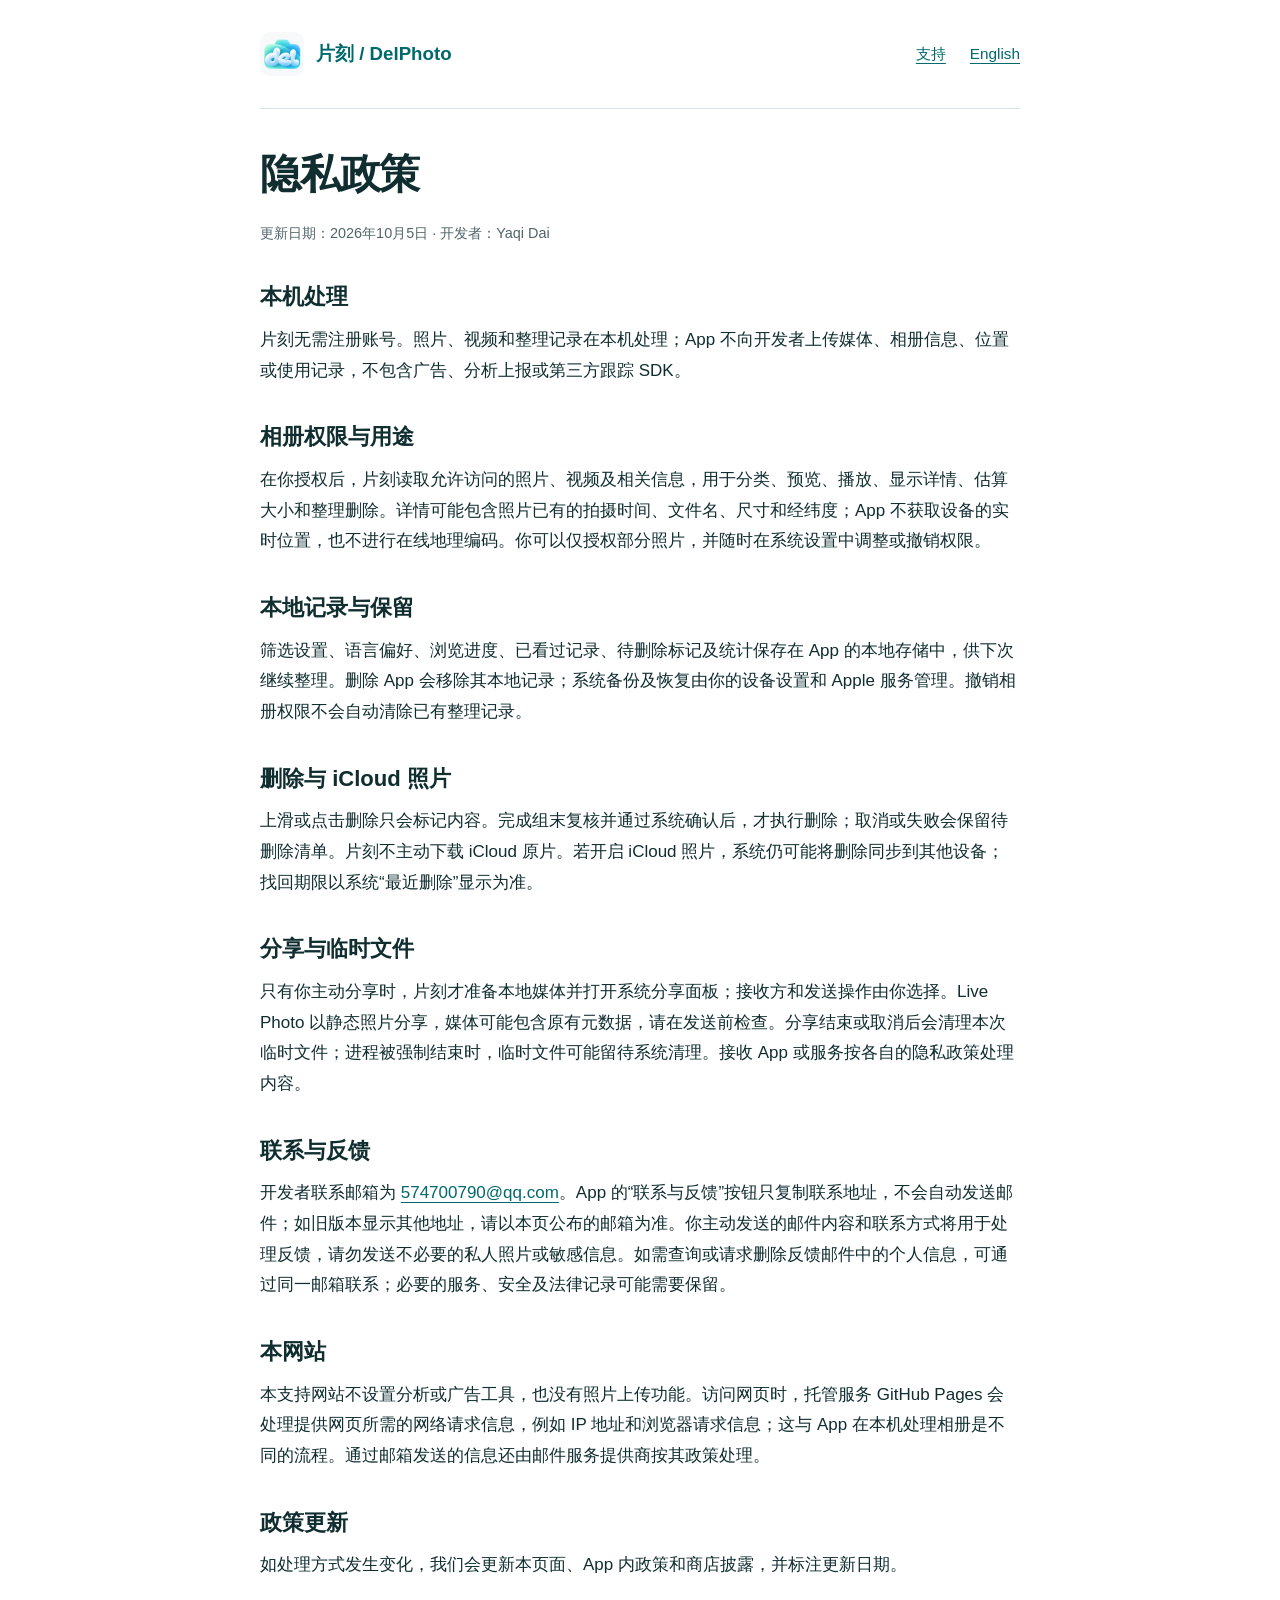
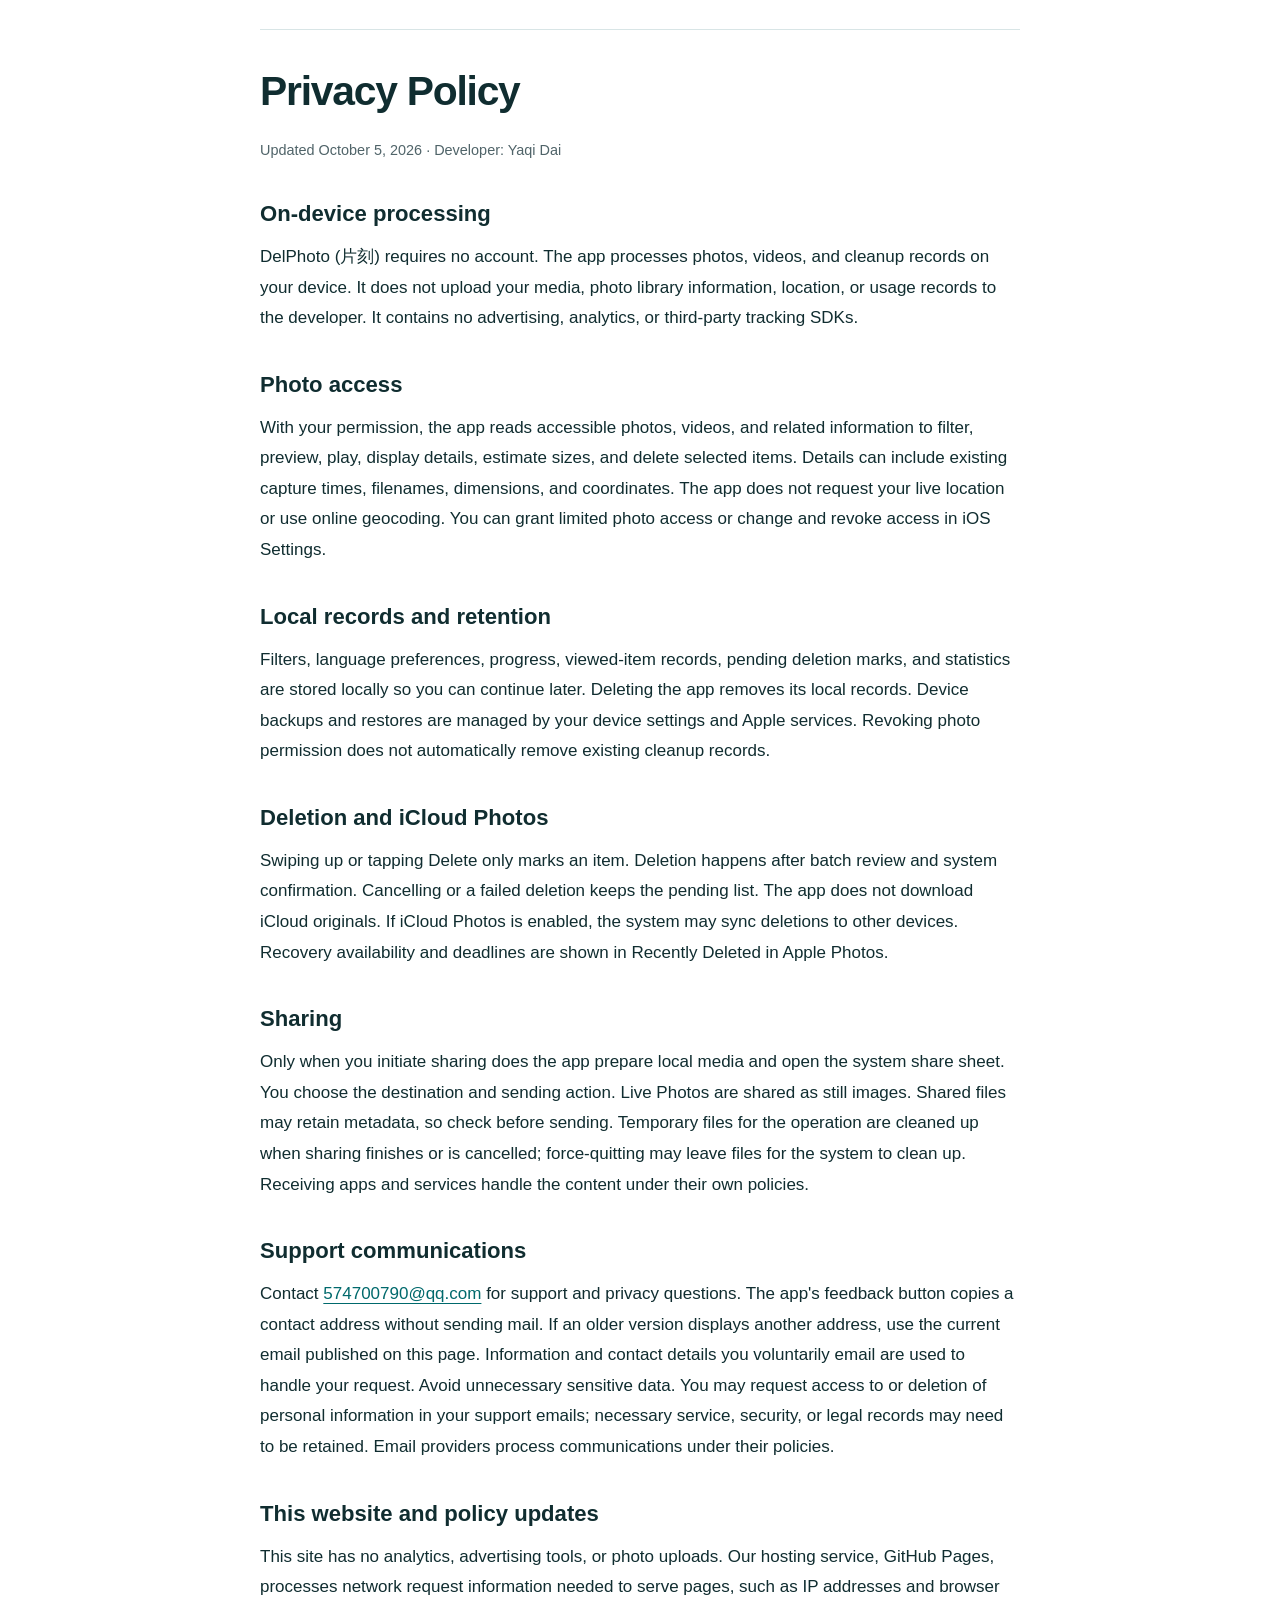
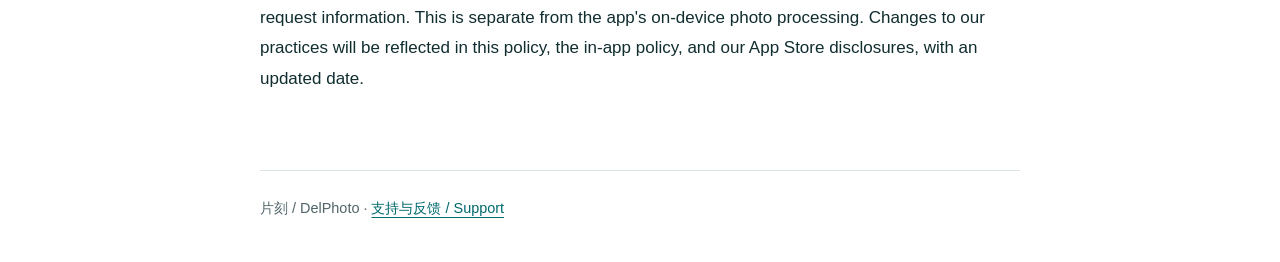
==== privacy.html @ 1871539f "Publish DelPhoto support and privacy pages" ====
<!doctype html>
<html lang="zh-CN"><head><meta charset="utf-8"><meta name="viewport" content="width=device-width,initial-scale=1"><title>片刻 · 隐私政策 / Privacy Policy</title><meta name="description" content="片刻（DelPhoto）的本地照片处理、权限、整理记录、分享与反馈隐私说明。"><link rel="icon" href="icon.png"><link rel="stylesheet" href="style.css"></head><body>
<header><a class="brand" href="./"><img src="icon.png" alt="">片刻 / DelPhoto</a><nav aria-label="页面导航"><a href="./">支持</a><a href="#english" lang="en">English</a></nav></header>
<main><h1>隐私政策</h1><p class="meta">更新日期：2026年10月5日 · 开发者：Yaqi Dai</p>
<h2>本机处理</h2><p>片刻无需注册账号。照片、视频和整理记录在本机处理；App 不向开发者上传媒体、相册信息、位置或使用记录，不包含广告、分析上报或第三方跟踪 SDK。</p>
<h2>相册权限与用途</h2><p>在你授权后，片刻读取允许访问的照片、视频及相关信息，用于分类、预览、播放、显示详情、估算大小和整理删除。详情可能包含照片已有的拍摄时间、文件名、尺寸和经纬度；App 不获取设备的实时位置，也不进行在线地理编码。你可以仅授权部分照片，并随时在系统设置中调整或撤销权限。</p>
<h2>本地记录与保留</h2><p>筛选设置、语言偏好、浏览进度、已看过记录、待删除标记及统计保存在 App 的本地存储中，供下次继续整理。删除 App 会移除其本地记录；系统备份及恢复由你的设备设置和 Apple 服务管理。撤销相册权限不会自动清除已有整理记录。</p>
<h2>删除与 iCloud 照片</h2><p>上滑或点击删除只会标记内容。完成组末复核并通过系统确认后，才执行删除；取消或失败会保留待删除清单。片刻不主动下载 iCloud 原片。若开启 iCloud 照片，系统仍可能将删除同步到其他设备；找回期限以系统“最近删除”显示为准。</p>
<h2>分享与临时文件</h2><p>只有你主动分享时，片刻才准备本地媒体并打开系统分享面板；接收方和发送操作由你选择。Live Photo 以静态照片分享，媒体可能包含原有元数据，请在发送前检查。分享结束或取消后会清理本次临时文件；进程被强制结束时，临时文件可能留待系统清理。接收 App 或服务按各自的隐私政策处理内容。</p>
<h2>联系与反馈</h2><p>开发者联系邮箱为 <a href="mailto:574700790@qq.com">574700790@qq.com</a>。App 的“联系与反馈”按钮只复制联系地址，不会自动发送邮件；如旧版本显示其他地址，请以本页公布的邮箱为准。你主动发送的邮件内容和联系方式将用于处理反馈，请勿发送不必要的私人照片或敏感信息。如需查询或请求删除反馈邮件中的个人信息，可通过同一邮箱联系；必要的服务、安全及法律记录可能需要保留。</p>
<h2>本网站</h2><p>本支持网站不设置分析或广告工具，也没有照片上传功能。访问网页时，托管服务 GitHub Pages 会处理提供网页所需的网络请求信息，例如 IP 地址和浏览器请求信息；这与 App 在本机处理相册是不同的流程。通过邮箱发送的信息还由邮件服务提供商按其政策处理。</p>
<h2>政策更新</h2><p>如处理方式发生变化，我们会更新本页面、App 内政策和商店披露，并标注更新日期。</p>
<section id="english" class="english" lang="en"><h1>Privacy Policy</h1><p class="meta">Updated October 5, 2026 · Developer: Yaqi Dai</p>
<h2>On-device processing</h2><p>DelPhoto (片刻) requires no account. The app processes photos, videos, and cleanup records on your device. It does not upload your media, photo library information, location, or usage records to the developer. It contains no advertising, analytics, or third-party tracking SDKs.</p>
<h2>Photo access</h2><p>With your permission, the app reads accessible photos, videos, and related information to filter, preview, play, display details, estimate sizes, and delete selected items. Details can include existing capture times, filenames, dimensions, and coordinates. The app does not request your live location or use online geocoding. You can grant limited photo access or change and revoke access in iOS Settings.</p>
<h2>Local records and retention</h2><p>Filters, language preferences, progress, viewed-item records, pending deletion marks, and statistics are stored locally so you can continue later. Deleting the app removes its local records. Device backups and restores are managed by your device settings and Apple services. Revoking photo permission does not automatically remove existing cleanup records.</p>
<h2>Deletion and iCloud Photos</h2><p>Swiping up or tapping Delete only marks an item. Deletion happens after batch review and system confirmation. Cancelling or a failed deletion keeps the pending list. The app does not download iCloud originals. If iCloud Photos is enabled, the system may sync deletions to other devices. Recovery availability and deadlines are shown in Recently Deleted in Apple Photos.</p>
<h2>Sharing</h2><p>Only when you initiate sharing does the app prepare local media and open the system share sheet. You choose the destination and sending action. Live Photos are shared as still images. Shared files may retain metadata, so check before sending. Temporary files for the operation are cleaned up when sharing finishes or is cancelled; force-quitting may leave files for the system to clean up. Receiving apps and services handle the content under their own policies.</p>
<h2>Support communications</h2><p>Contact <a href="mailto:574700790@qq.com">574700790@qq.com</a> for support and privacy questions. The app's feedback button copies a contact address without sending mail. If an older version displays another address, use the current email published on this page. Information and contact details you voluntarily email are used to handle your request. Avoid unnecessary sensitive data. You may request access to or deletion of personal information in your support emails; necessary service, security, or legal records may need to be retained. Email providers process communications under their policies.</p>
<h2>This website and policy updates</h2><p>This site has no analytics, advertising tools, or photo uploads. Our hosting service, GitHub Pages, processes network request information needed to serve pages, such as IP addresses and browser request information. This is separate from the app's on-device photo processing. Changes to our practices will be reflected in this policy, the in-app policy, and our App Store disclosures, with an updated date.</p></section></main>
<footer>片刻 / DelPhoto · <a href="./">支持与反馈 / Support</a></footer></body></html>
---- style.css ----
:root{color-scheme:light dark;--ink:#102d30;--muted:#506469;--bg:#fff;--line:#d8e5e6;--accent:#00696c;--surface:#f1f8f8;font-family:-apple-system,BlinkMacSystemFont,"Segoe UI",sans-serif;font-size:17px;line-height:1.8}*{box-sizing:border-box}body{margin:0;background:var(--bg);color:var(--ink)}a{color:var(--accent);text-underline-offset:4px}a:hover{text-decoration-thickness:2px}a:focus-visible{outline:3px solid var(--accent);outline-offset:5px}header,main,footer{width:min(100% - 40px,760px);margin:auto}header{padding:32px 0;border-bottom:1px solid var(--line);display:flex;align-items:center;justify-content:space-between;gap:24px;flex-wrap:wrap}.brand{display:flex;gap:12px;align-items:center;text-decoration:none;font-weight:650;font-size:1.1rem}.brand img{width:44px;height:44px;border-radius:10px}nav{display:flex;gap:24px;font-size:.9rem}main{padding:40px 0 64px}h1{font-size:2.4rem;line-height:1.25;letter-spacing:-.03em;margin:0 0 20px}h2{font-size:1.3rem;line-height:1.4;margin:36px 0 12px}p{margin:12px 0}.lead{font-size:1.1rem;color:var(--muted)}.contact{background:var(--surface);border:1px solid var(--line);padding:24px;border-radius:16px;margin:32px 0}.contact h2{margin-top:0}.email{font-size:1.2rem;overflow-wrap:anywhere}.meta,footer{font-size:.85rem;color:var(--muted)}.english{border-top:1px solid var(--line);padding-top:36px;margin-top:48px}footer{border-top:1px solid var(--line);padding:24px 0 40px}li{margin:8px 0}@media(max-width:480px){h1{font-size:2rem}header{padding:24px 0}nav{gap:18px}}@media(prefers-color-scheme:dark){:root{--ink:#e9f3f3;--muted:#b1c3c5;--bg:#112326;--line:#355155;--accent:#78dcd7;--surface:#1b3438}}
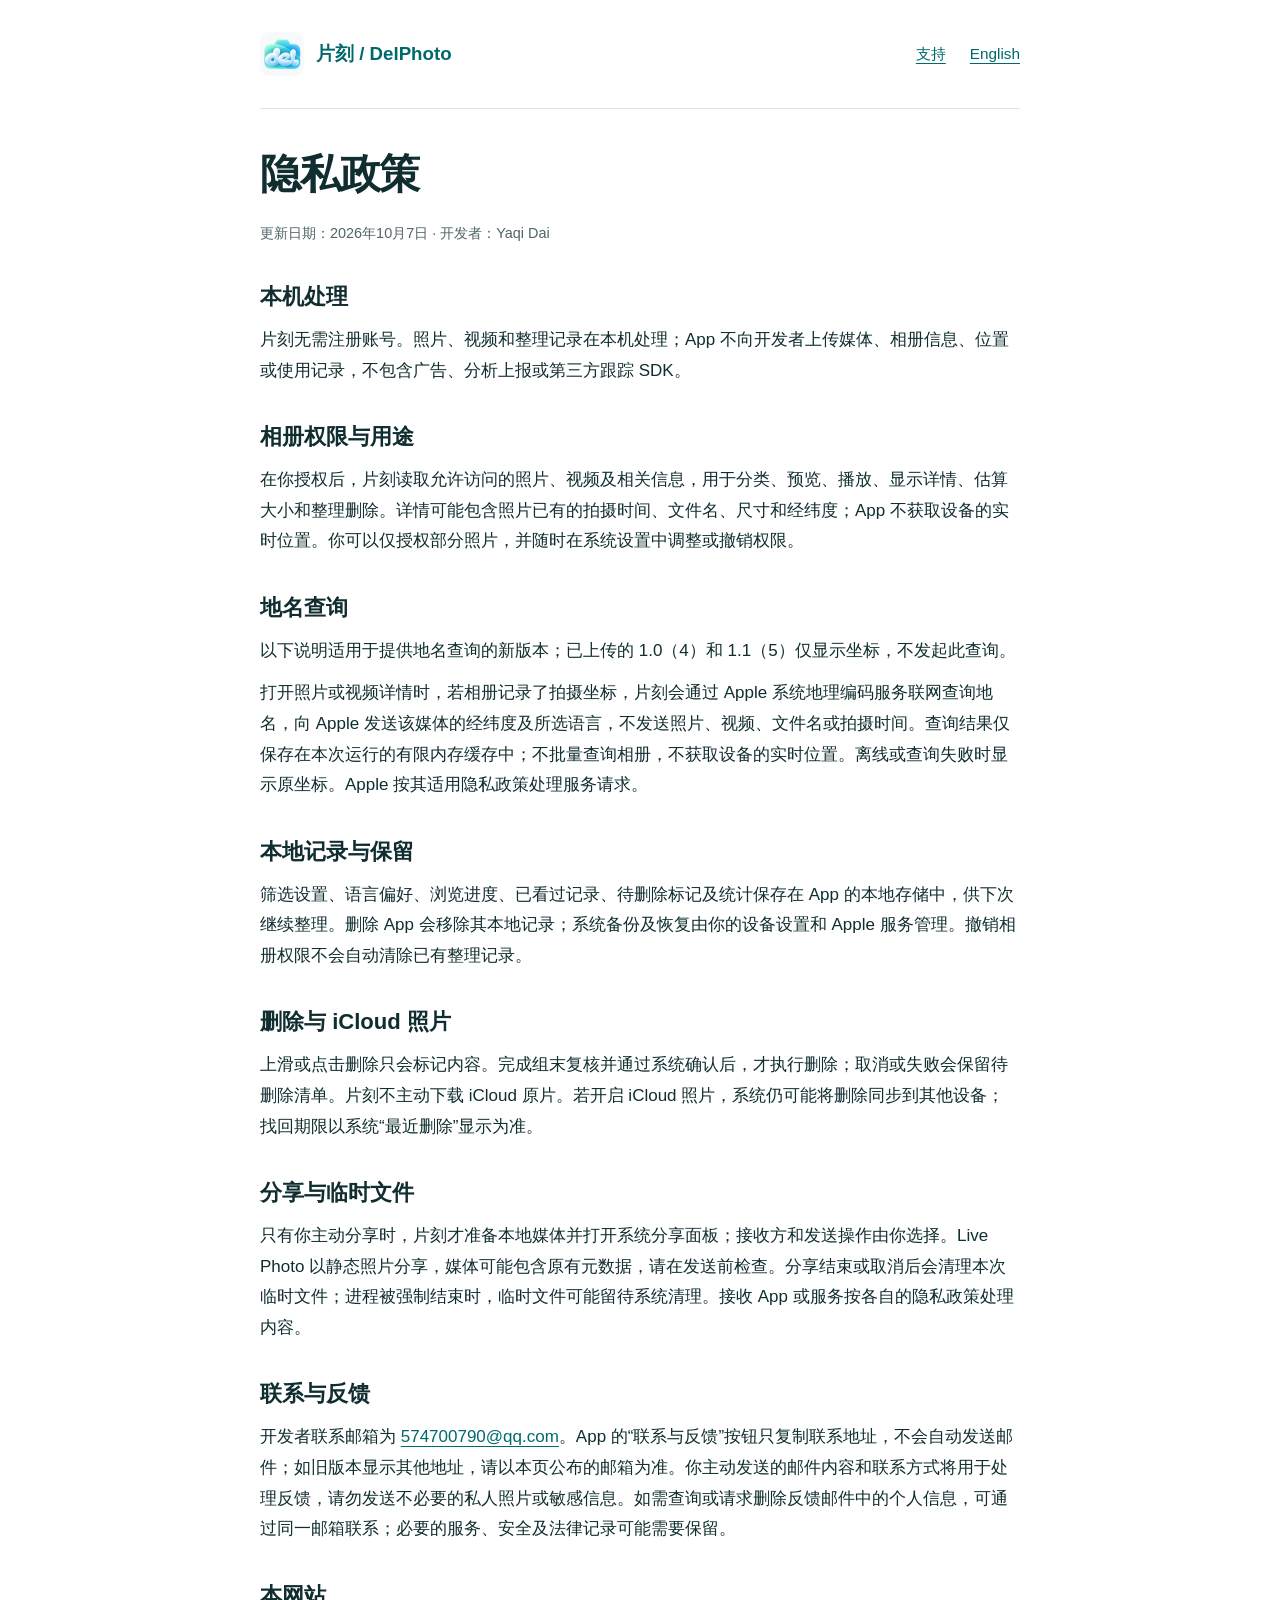
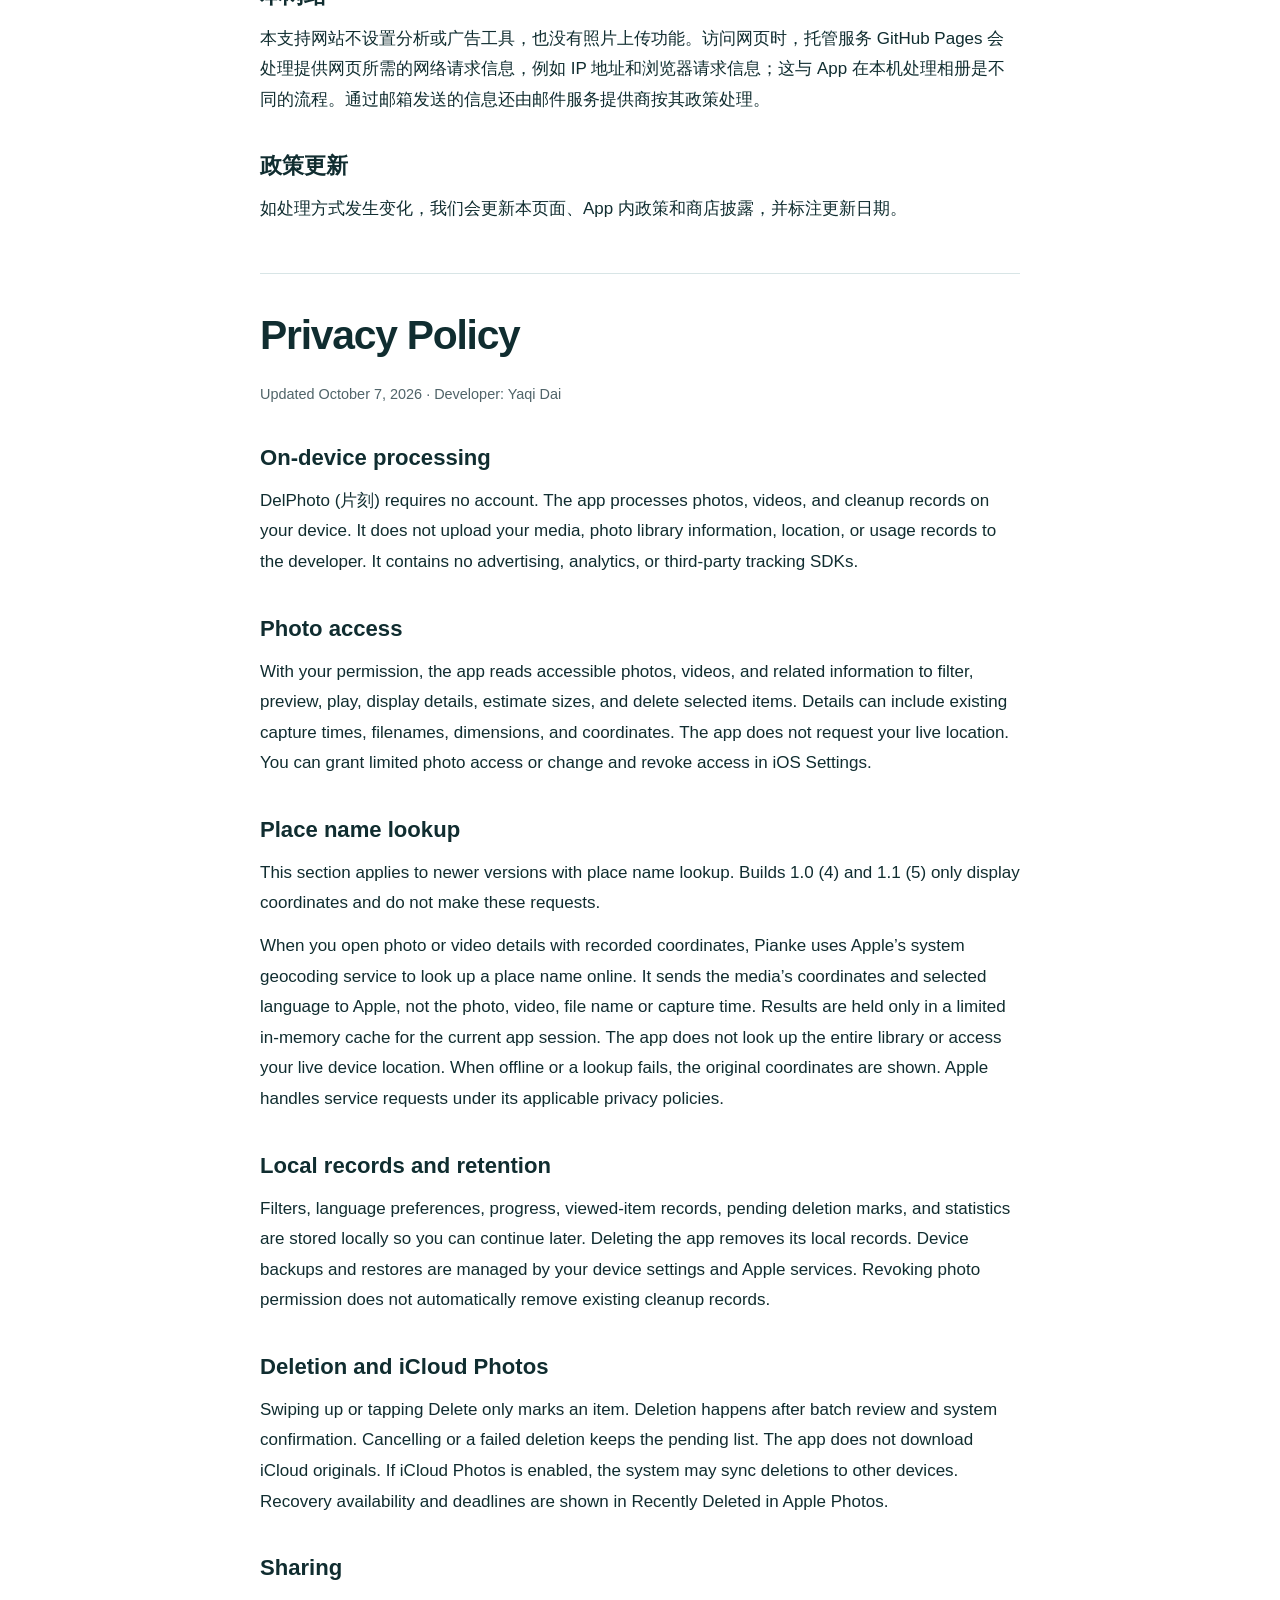
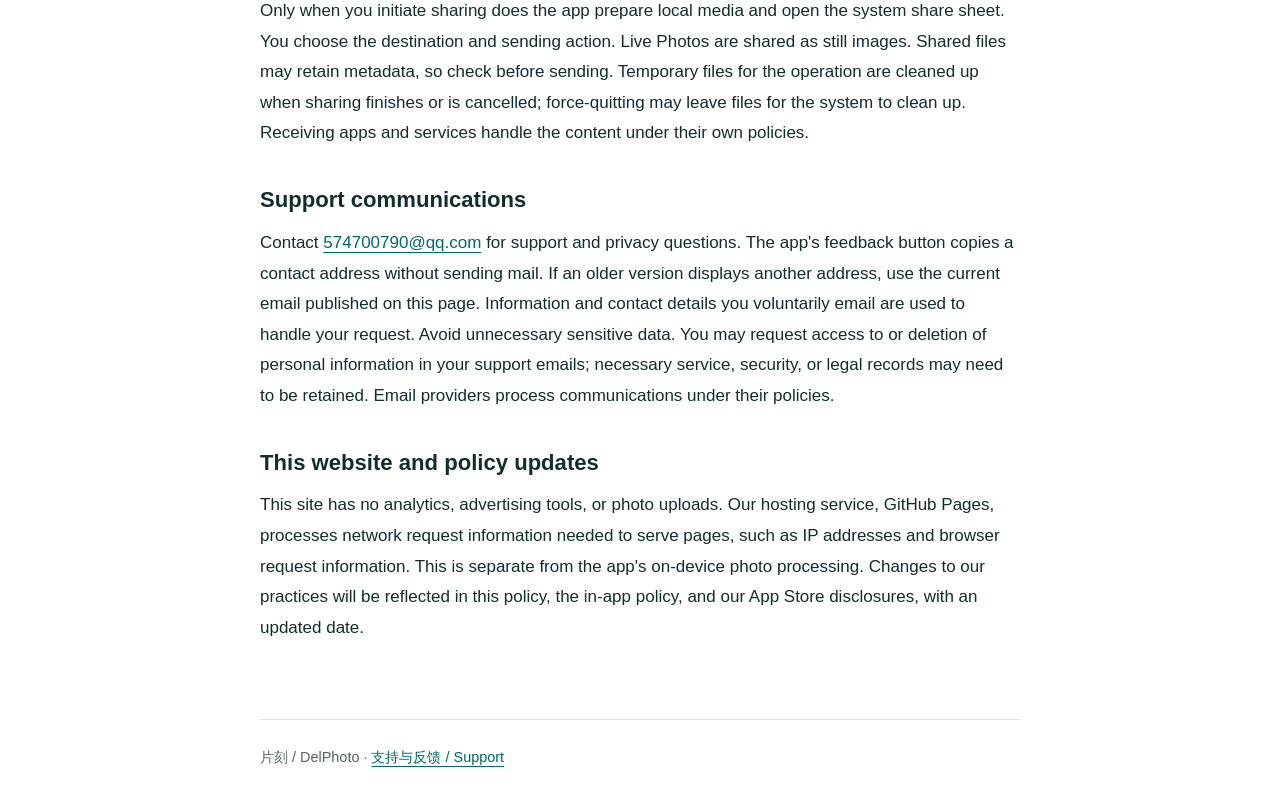
==== commit 3dce1361: "docs: disclose on-demand Apple place name lookup" ====
--- a/privacy.html
+++ b/privacy.html
@@ -1,18 +1,20 @@
 <!doctype html>
 <html lang="zh-CN"><head><meta charset="utf-8"><meta name="viewport" content="width=device-width,initial-scale=1"><title>片刻 · 隐私政策 / Privacy Policy</title><meta name="description" content="片刻（DelPhoto）的本地照片处理、权限、整理记录、分享与反馈隐私说明。"><link rel="icon" href="icon.png"><link rel="stylesheet" href="style.css"></head><body>
 <header><a class="brand" href="./"><img src="icon.png" alt="">片刻 / DelPhoto</a><nav aria-label="页面导航"><a href="./">支持</a><a href="#english" lang="en">English</a></nav></header>
-<main><h1>隐私政策</h1><p class="meta">更新日期：2026年10月5日 · 开发者：Yaqi Dai</p>
+<main><h1>隐私政策</h1><p class="meta">更新日期：2026年10月7日 · 开发者：Yaqi Dai</p>
 <h2>本机处理</h2><p>片刻无需注册账号。照片、视频和整理记录在本机处理；App 不向开发者上传媒体、相册信息、位置或使用记录，不包含广告、分析上报或第三方跟踪 SDK。</p>
-<h2>相册权限与用途</h2><p>在你授权后，片刻读取允许访问的照片、视频及相关信息，用于分类、预览、播放、显示详情、估算大小和整理删除。详情可能包含照片已有的拍摄时间、文件名、尺寸和经纬度；App 不获取设备的实时位置，也不进行在线地理编码。你可以仅授权部分照片，并随时在系统设置中调整或撤销权限。</p>
+<h2>相册权限与用途</h2><p>在你授权后，片刻读取允许访问的照片、视频及相关信息，用于分类、预览、播放、显示详情、估算大小和整理删除。详情可能包含照片已有的拍摄时间、文件名、尺寸和经纬度；App 不获取设备的实时位置。你可以仅授权部分照片，并随时在系统设置中调整或撤销权限。</p>
+<h2>地名查询</h2><p>以下说明适用于提供地名查询的新版本；已上传的 1.0（4）和 1.1（5）仅显示坐标，不发起此查询。</p><p>打开照片或视频详情时，若相册记录了拍摄坐标，片刻会通过 Apple 系统地理编码服务联网查询地名，向 Apple 发送该媒体的经纬度及所选语言，不发送照片、视频、文件名或拍摄时间。查询结果仅保存在本次运行的有限内存缓存中；不批量查询相册，不获取设备的实时位置。离线或查询失败时显示原坐标。Apple 按其适用隐私政策处理服务请求。</p>
 <h2>本地记录与保留</h2><p>筛选设置、语言偏好、浏览进度、已看过记录、待删除标记及统计保存在 App 的本地存储中，供下次继续整理。删除 App 会移除其本地记录；系统备份及恢复由你的设备设置和 Apple 服务管理。撤销相册权限不会自动清除已有整理记录。</p>
 <h2>删除与 iCloud 照片</h2><p>上滑或点击删除只会标记内容。完成组末复核并通过系统确认后，才执行删除；取消或失败会保留待删除清单。片刻不主动下载 iCloud 原片。若开启 iCloud 照片，系统仍可能将删除同步到其他设备；找回期限以系统“最近删除”显示为准。</p>
 <h2>分享与临时文件</h2><p>只有你主动分享时，片刻才准备本地媒体并打开系统分享面板；接收方和发送操作由你选择。Live Photo 以静态照片分享，媒体可能包含原有元数据，请在发送前检查。分享结束或取消后会清理本次临时文件；进程被强制结束时，临时文件可能留待系统清理。接收 App 或服务按各自的隐私政策处理内容。</p>
 <h2>联系与反馈</h2><p>开发者联系邮箱为 <a href="mailto:574700790@qq.com">574700790@qq.com</a>。App 的“联系与反馈”按钮只复制联系地址，不会自动发送邮件；如旧版本显示其他地址，请以本页公布的邮箱为准。你主动发送的邮件内容和联系方式将用于处理反馈，请勿发送不必要的私人照片或敏感信息。如需查询或请求删除反馈邮件中的个人信息，可通过同一邮箱联系；必要的服务、安全及法律记录可能需要保留。</p>
 <h2>本网站</h2><p>本支持网站不设置分析或广告工具，也没有照片上传功能。访问网页时，托管服务 GitHub Pages 会处理提供网页所需的网络请求信息，例如 IP 地址和浏览器请求信息；这与 App 在本机处理相册是不同的流程。通过邮箱发送的信息还由邮件服务提供商按其政策处理。</p>
 <h2>政策更新</h2><p>如处理方式发生变化，我们会更新本页面、App 内政策和商店披露，并标注更新日期。</p>
-<section id="english" class="english" lang="en"><h1>Privacy Policy</h1><p class="meta">Updated October 5, 2026 · Developer: Yaqi Dai</p>
+<section id="english" class="english" lang="en"><h1>Privacy Policy</h1><p class="meta">Updated October 7, 2026 · Developer: Yaqi Dai</p>
 <h2>On-device processing</h2><p>DelPhoto (片刻) requires no account. The app processes photos, videos, and cleanup records on your device. It does not upload your media, photo library information, location, or usage records to the developer. It contains no advertising, analytics, or third-party tracking SDKs.</p>
-<h2>Photo access</h2><p>With your permission, the app reads accessible photos, videos, and related information to filter, preview, play, display details, estimate sizes, and delete selected items. Details can include existing capture times, filenames, dimensions, and coordinates. The app does not request your live location or use online geocoding. You can grant limited photo access or change and revoke access in iOS Settings.</p>
+<h2>Photo access</h2><p>With your permission, the app reads accessible photos, videos, and related information to filter, preview, play, display details, estimate sizes, and delete selected items. Details can include existing capture times, filenames, dimensions, and coordinates. The app does not request your live location. You can grant limited photo access or change and revoke access in iOS Settings.</p>
+<h2>Place name lookup</h2><p>This section applies to newer versions with place name lookup. Builds 1.0 (4) and 1.1 (5) only display coordinates and do not make these requests.</p><p>When you open photo or video details with recorded coordinates, Pianke uses Apple’s system geocoding service to look up a place name online. It sends the media’s coordinates and selected language to Apple, not the photo, video, file name or capture time. Results are held only in a limited in-memory cache for the current app session. The app does not look up the entire library or access your live device location. When offline or a lookup fails, the original coordinates are shown. Apple handles service requests under its applicable privacy policies.</p>
 <h2>Local records and retention</h2><p>Filters, language preferences, progress, viewed-item records, pending deletion marks, and statistics are stored locally so you can continue later. Deleting the app removes its local records. Device backups and restores are managed by your device settings and Apple services. Revoking photo permission does not automatically remove existing cleanup records.</p>
 <h2>Deletion and iCloud Photos</h2><p>Swiping up or tapping Delete only marks an item. Deletion happens after batch review and system confirmation. Cancelling or a failed deletion keeps the pending list. The app does not download iCloud originals. If iCloud Photos is enabled, the system may sync deletions to other devices. Recovery availability and deadlines are shown in Recently Deleted in Apple Photos.</p>
 <h2>Sharing</h2><p>Only when you initiate sharing does the app prepare local media and open the system share sheet. You choose the destination and sending action. Live Photos are shared as still images. Shared files may retain metadata, so check before sending. Temporary files for the operation are cleaned up when sharing finishes or is cancelled; force-quitting may leave files for the system to clean up. Receiving apps and services handle the content under their own policies.</p>
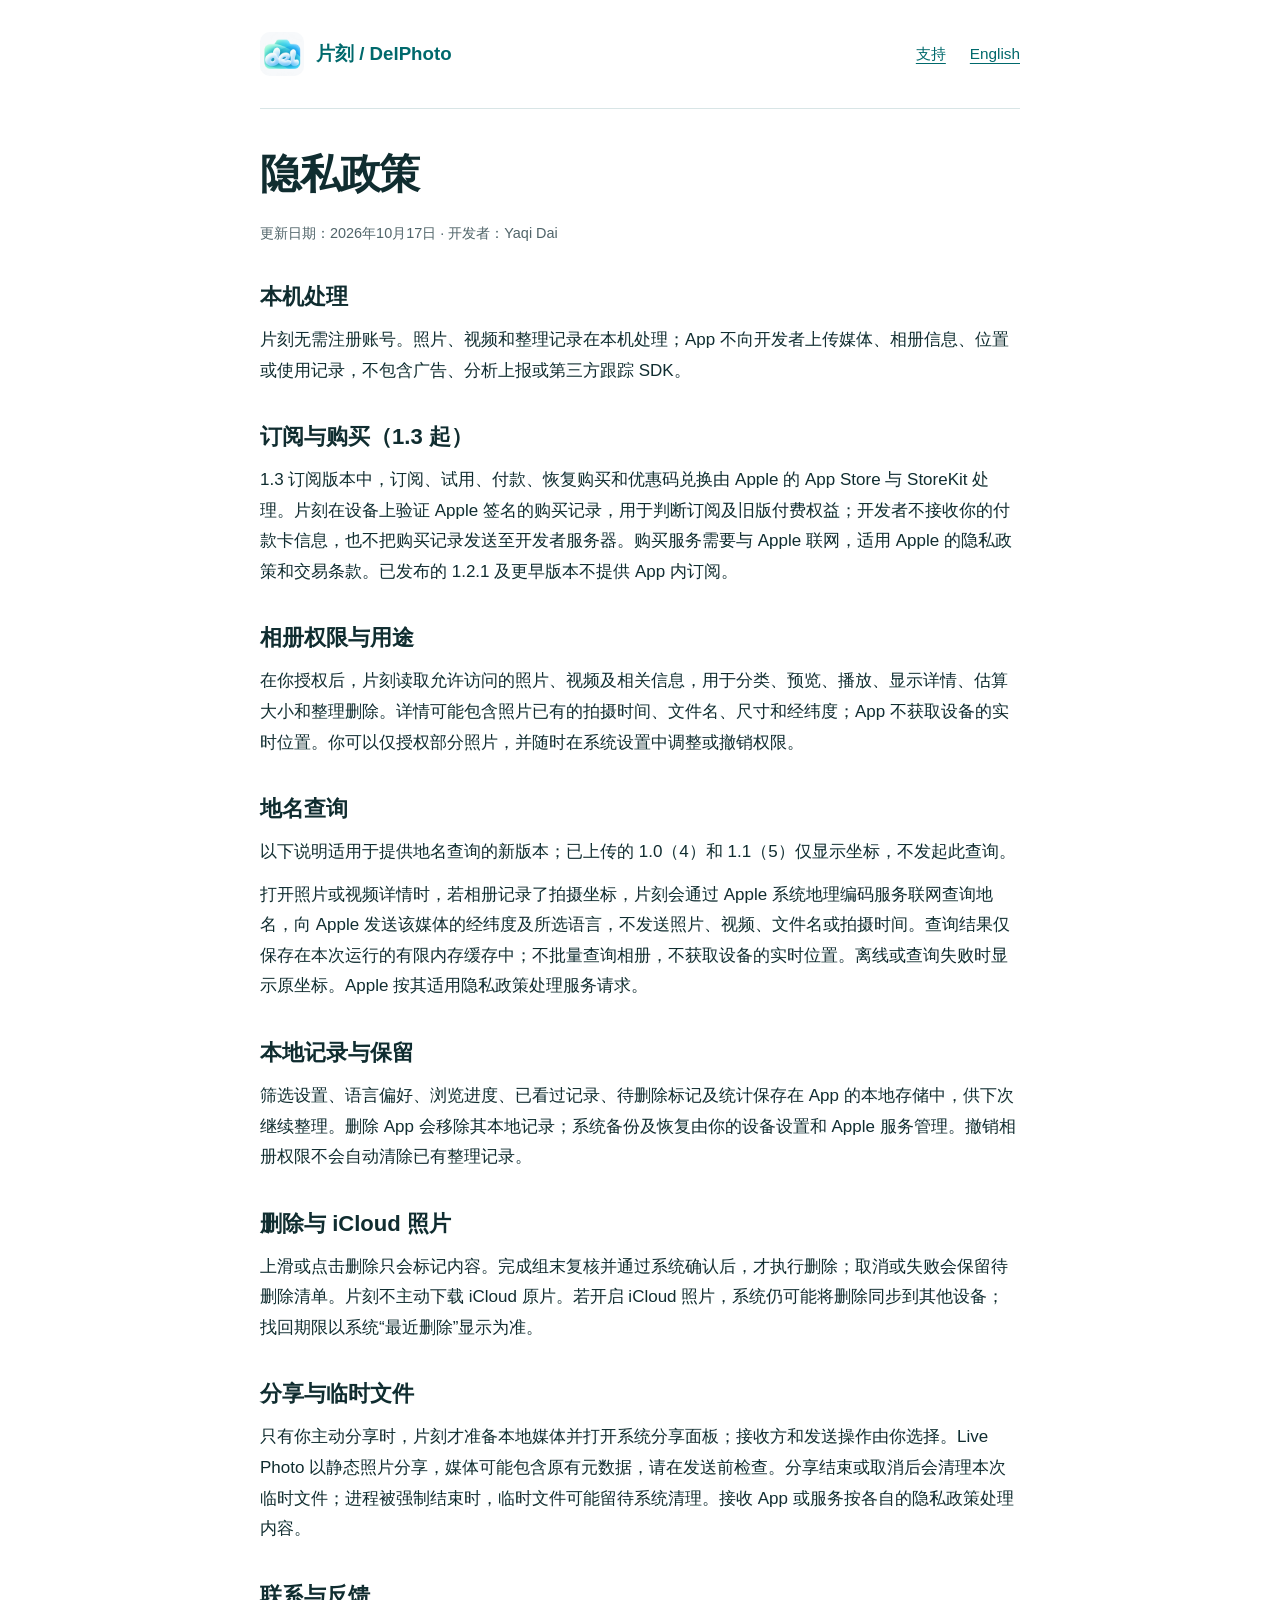
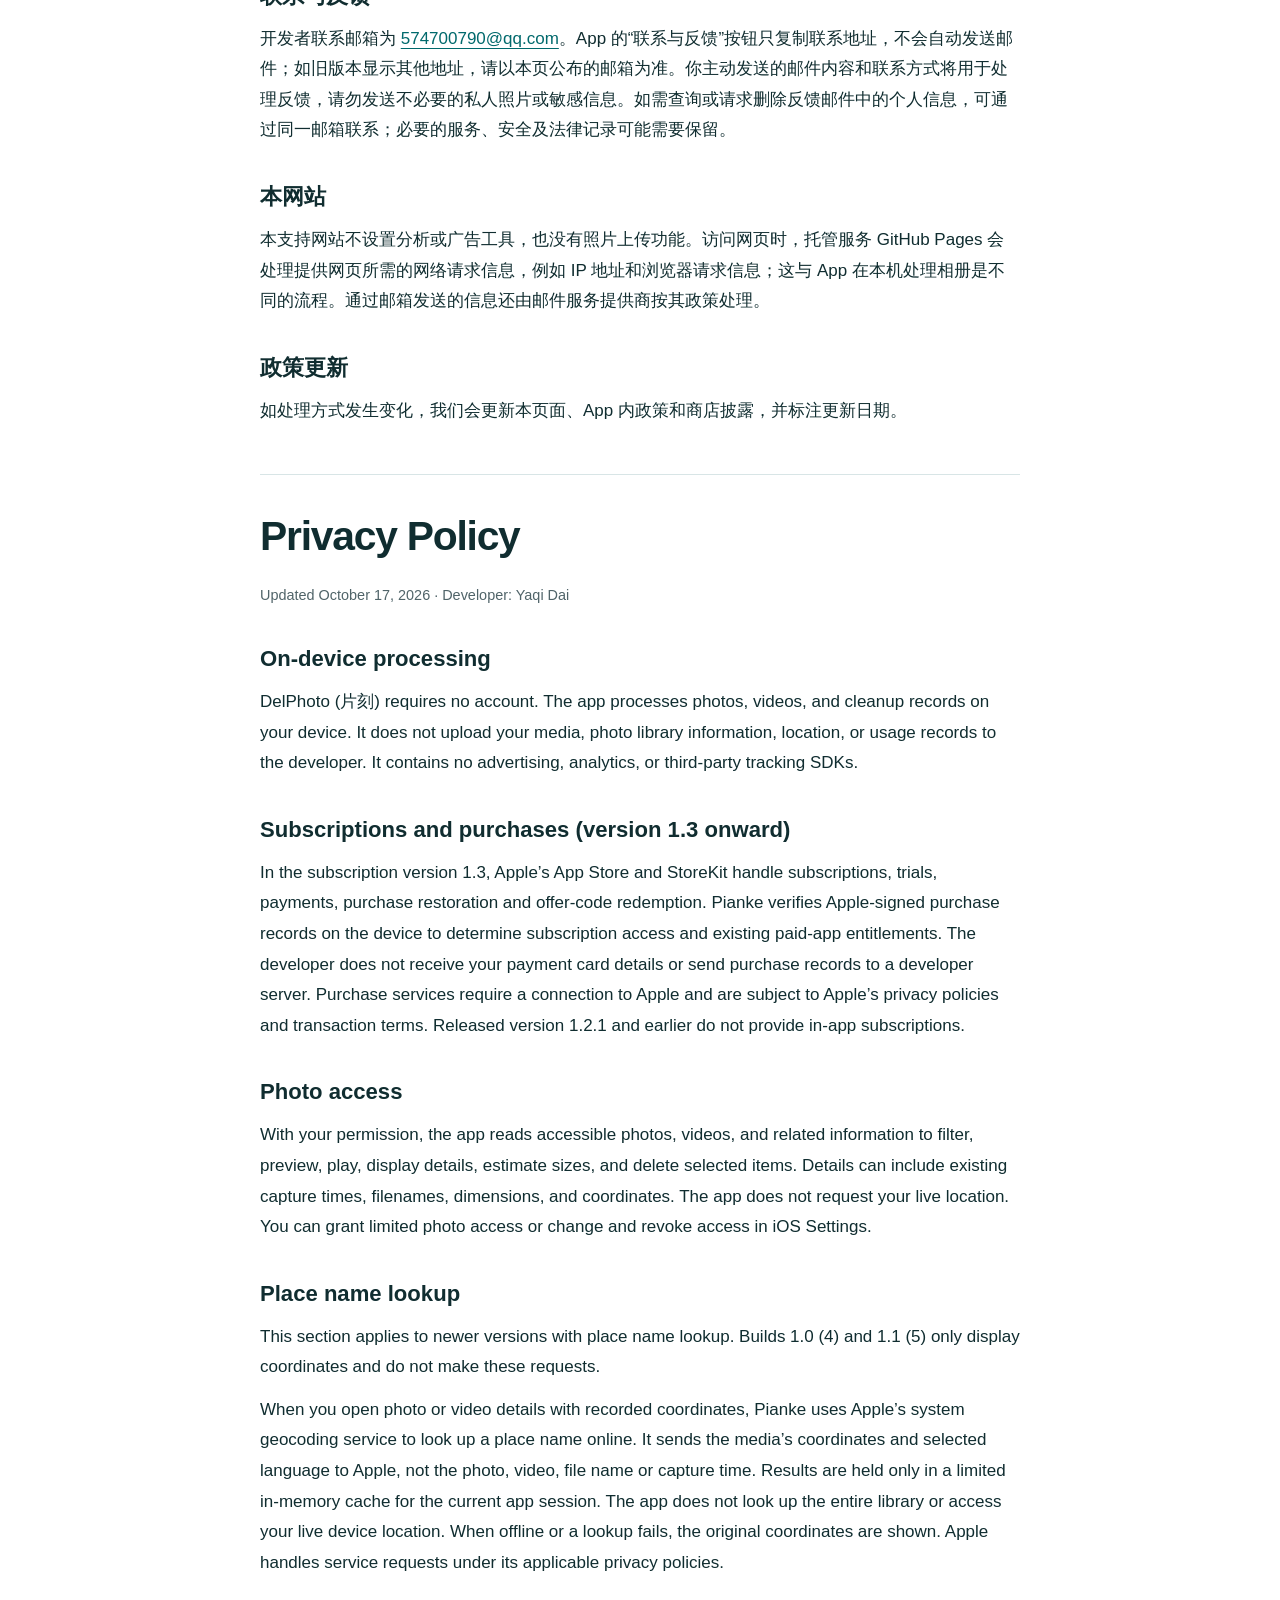
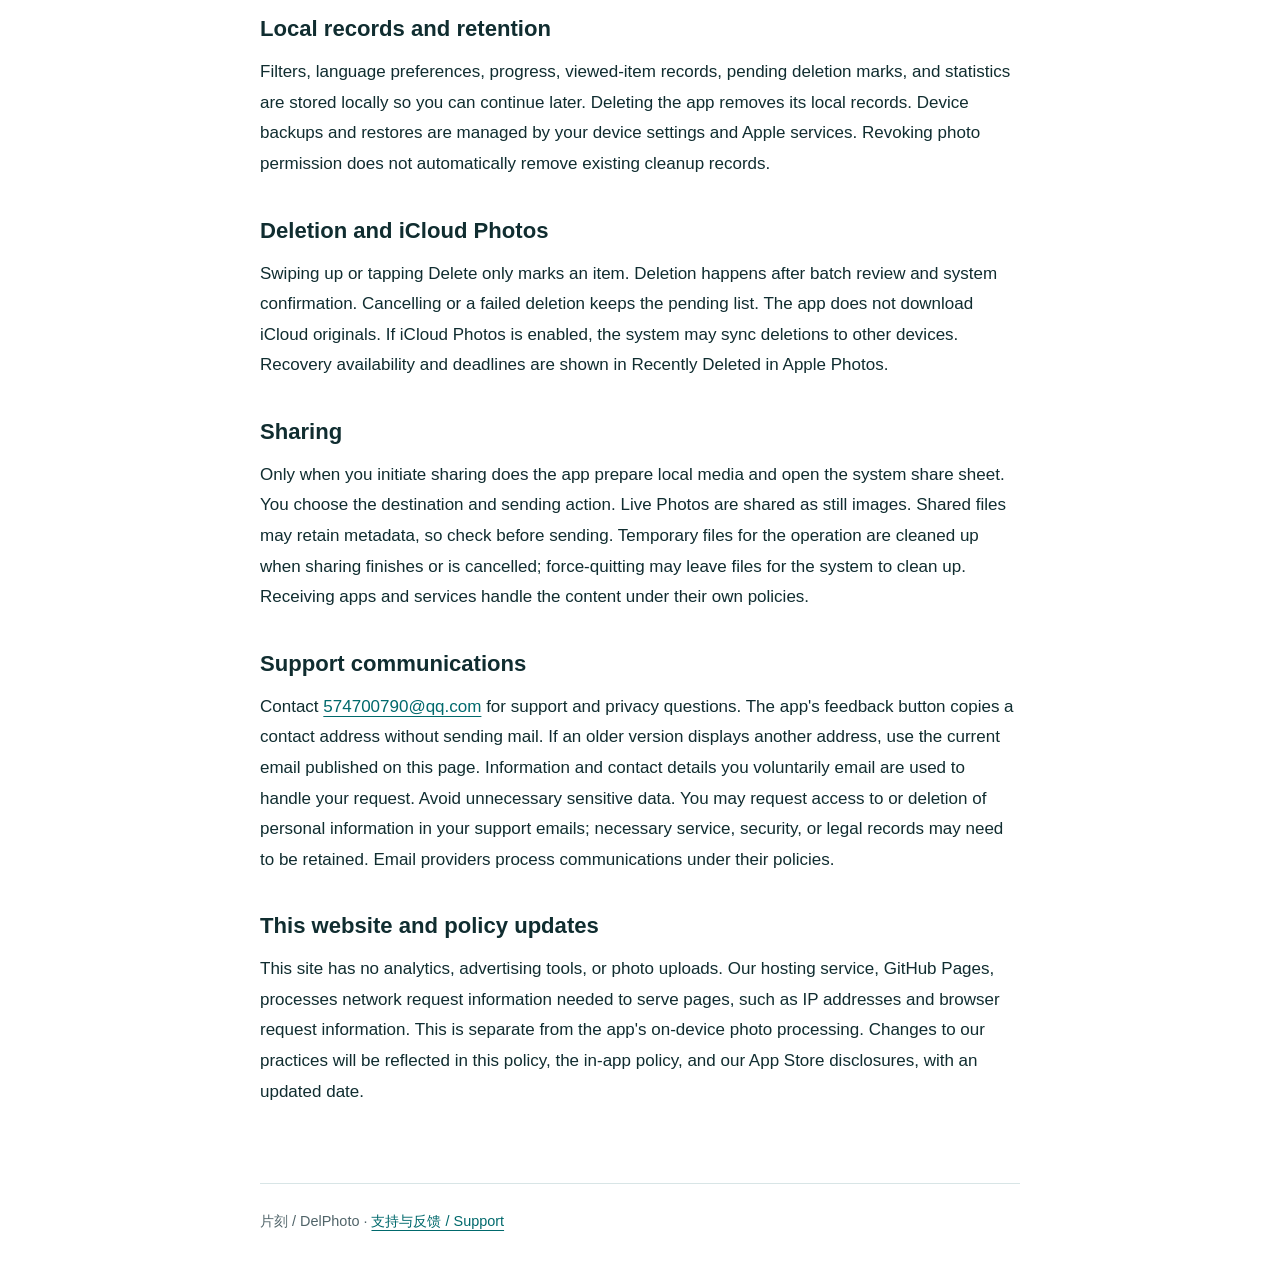
==== commit 2934a618: "Document Apple subscription privacy for version 1.3" ====
--- a/privacy.html
+++ b/privacy.html
@@ -1,8 +1,9 @@
 <!doctype html>
 <html lang="zh-CN"><head><meta charset="utf-8"><meta name="viewport" content="width=device-width,initial-scale=1"><title>片刻 · 隐私政策 / Privacy Policy</title><meta name="description" content="片刻（DelPhoto）的本地照片处理、权限、整理记录、分享与反馈隐私说明。"><link rel="icon" href="icon.png"><link rel="stylesheet" href="style.css"></head><body>
 <header><a class="brand" href="./"><img src="icon.png" alt="">片刻 / DelPhoto</a><nav aria-label="页面导航"><a href="./">支持</a><a href="#english" lang="en">English</a></nav></header>
-<main><h1>隐私政策</h1><p class="meta">更新日期：2026年10月7日 · 开发者：Yaqi Dai</p>
+<main><h1>隐私政策</h1><p class="meta">更新日期：2026年10月17日 · 开发者：Yaqi Dai</p>
 <h2>本机处理</h2><p>片刻无需注册账号。照片、视频和整理记录在本机处理；App 不向开发者上传媒体、相册信息、位置或使用记录，不包含广告、分析上报或第三方跟踪 SDK。</p>
+<h2>订阅与购买（1.3 起）</h2><p>1.3 订阅版本中，订阅、试用、付款、恢复购买和优惠码兑换由 Apple 的 App Store 与 StoreKit 处理。片刻在设备上验证 Apple 签名的购买记录，用于判断订阅及旧版付费权益；开发者不接收你的付款卡信息，也不把购买记录发送至开发者服务器。购买服务需要与 Apple 联网，适用 Apple 的隐私政策和交易条款。已发布的 1.2.1 及更早版本不提供 App 内订阅。</p>
 <h2>相册权限与用途</h2><p>在你授权后，片刻读取允许访问的照片、视频及相关信息，用于分类、预览、播放、显示详情、估算大小和整理删除。详情可能包含照片已有的拍摄时间、文件名、尺寸和经纬度；App 不获取设备的实时位置。你可以仅授权部分照片，并随时在系统设置中调整或撤销权限。</p>
 <h2>地名查询</h2><p>以下说明适用于提供地名查询的新版本；已上传的 1.0（4）和 1.1（5）仅显示坐标，不发起此查询。</p><p>打开照片或视频详情时，若相册记录了拍摄坐标，片刻会通过 Apple 系统地理编码服务联网查询地名，向 Apple 发送该媒体的经纬度及所选语言，不发送照片、视频、文件名或拍摄时间。查询结果仅保存在本次运行的有限内存缓存中；不批量查询相册，不获取设备的实时位置。离线或查询失败时显示原坐标。Apple 按其适用隐私政策处理服务请求。</p>
 <h2>本地记录与保留</h2><p>筛选设置、语言偏好、浏览进度、已看过记录、待删除标记及统计保存在 App 的本地存储中，供下次继续整理。删除 App 会移除其本地记录；系统备份及恢复由你的设备设置和 Apple 服务管理。撤销相册权限不会自动清除已有整理记录。</p>
@@ -11,8 +12,9 @@
 <h2>联系与反馈</h2><p>开发者联系邮箱为 <a href="mailto:574700790@qq.com">574700790@qq.com</a>。App 的“联系与反馈”按钮只复制联系地址，不会自动发送邮件；如旧版本显示其他地址，请以本页公布的邮箱为准。你主动发送的邮件内容和联系方式将用于处理反馈，请勿发送不必要的私人照片或敏感信息。如需查询或请求删除反馈邮件中的个人信息，可通过同一邮箱联系；必要的服务、安全及法律记录可能需要保留。</p>
 <h2>本网站</h2><p>本支持网站不设置分析或广告工具，也没有照片上传功能。访问网页时，托管服务 GitHub Pages 会处理提供网页所需的网络请求信息，例如 IP 地址和浏览器请求信息；这与 App 在本机处理相册是不同的流程。通过邮箱发送的信息还由邮件服务提供商按其政策处理。</p>
 <h2>政策更新</h2><p>如处理方式发生变化，我们会更新本页面、App 内政策和商店披露，并标注更新日期。</p>
-<section id="english" class="english" lang="en"><h1>Privacy Policy</h1><p class="meta">Updated October 7, 2026 · Developer: Yaqi Dai</p>
+<section id="english" class="english" lang="en"><h1>Privacy Policy</h1><p class="meta">Updated October 17, 2026 · Developer: Yaqi Dai</p>
 <h2>On-device processing</h2><p>DelPhoto (片刻) requires no account. The app processes photos, videos, and cleanup records on your device. It does not upload your media, photo library information, location, or usage records to the developer. It contains no advertising, analytics, or third-party tracking SDKs.</p>
+<h2>Subscriptions and purchases (version 1.3 onward)</h2><p>In the subscription version 1.3, Apple’s App Store and StoreKit handle subscriptions, trials, payments, purchase restoration and offer-code redemption. Pianke verifies Apple-signed purchase records on the device to determine subscription access and existing paid-app entitlements. The developer does not receive your payment card details or send purchase records to a developer server. Purchase services require a connection to Apple and are subject to Apple’s privacy policies and transaction terms. Released version 1.2.1 and earlier do not provide in-app subscriptions.</p>
 <h2>Photo access</h2><p>With your permission, the app reads accessible photos, videos, and related information to filter, preview, play, display details, estimate sizes, and delete selected items. Details can include existing capture times, filenames, dimensions, and coordinates. The app does not request your live location. You can grant limited photo access or change and revoke access in iOS Settings.</p>
 <h2>Place name lookup</h2><p>This section applies to newer versions with place name lookup. Builds 1.0 (4) and 1.1 (5) only display coordinates and do not make these requests.</p><p>When you open photo or video details with recorded coordinates, Pianke uses Apple’s system geocoding service to look up a place name online. It sends the media’s coordinates and selected language to Apple, not the photo, video, file name or capture time. Results are held only in a limited in-memory cache for the current app session. The app does not look up the entire library or access your live device location. When offline or a lookup fails, the original coordinates are shown. Apple handles service requests under its applicable privacy policies.</p>
 <h2>Local records and retention</h2><p>Filters, language preferences, progress, viewed-item records, pending deletion marks, and statistics are stored locally so you can continue later. Deleting the app removes its local records. Device backups and restores are managed by your device settings and Apple services. Revoking photo permission does not automatically remove existing cleanup records.</p>
